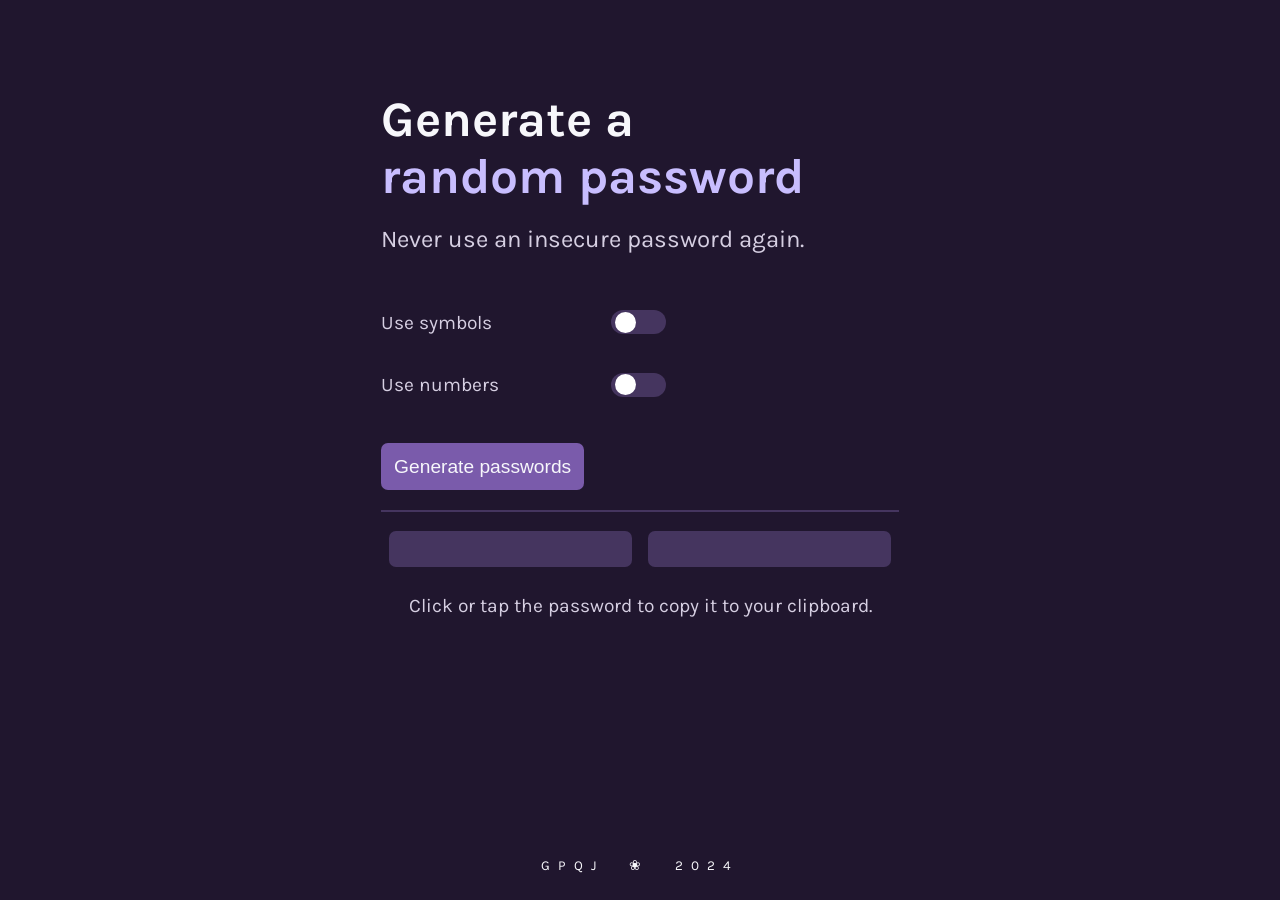
==== index.html @ 18e04675 "Update index.html" ====
<!doctype html>
<html lang="en">
    <head>
        <title> Password Generator </title>
        <meta charset="UTF-8">
        <meta name="viewport" content="width=device-width, initial-scale=1"  />
        <meta name="author" content="GPQJ"/>
		<meta name="description" content="Generate secure random passwords with customizable options for symbols and numbers.">
    	<link rel="stylesheet" href="passwordgen.css">
		<link rel="preconnect" href="https://fonts.googleapis.com">
		<link rel="preconnect" href="https://fonts.gstatic.com" crossorigin>
		<link href="https://fonts.googleapis.com/css2?family=Karla:ital,wght@0,200..800;1,200..800&display=swap" rel="stylesheet">
		<link rel="apple-touch-icon" sizes="180x180" href="icon/apple-touch-icon.png">
		<link rel="icon" type="image/png" sizes="32x32" href="icon/favicon-32x32.png">
		<link rel="icon" type="image/png" sizes="16x16" href="icon/favicon-16x16.png">
		<meta name="theme-color" content="#45355F">
		<link rel="manifest" href="icon/site.webmanifest">
    </head>
    <body>
        <main>
            <header class="hero">
				<h1 class="title">Generate a </h1>
				<h2 class="title" id="emphasis">random password</h2>
				<p class="subtitle">Never use an insecure password again.</p>
			</header>
			<section class="actions">
				<div class="toggle">
					<label class="toggle-description" for="use-symbols"> Use symbols </label>
					<label class="switch">
						<input type="checkbox" id="use-symbols" aria-label="Include symbols in password generation">
						<span class="slider"></span>
					</label>
				</div>
				<div class="toggle">
					<label class="toggle-description" for="use-numbers"> Use numbers </label>
					<label class="switch">
						<input type="checkbox" id="use-numbers" aria-label="Include numbers in password generation">
						<span class="slider"></span>
					</label>
				</div>
				<button class="generate-btn" id="generate-btn" aria-label="Generate 2 random passwords"> Generate passwords</button>
			</section>
			<hr class="line">
			<section>
				<div class="results">
					<p class="output" id="output1" tabindex="0"></p>
					<p class="output" id="output2" tabindex="0"></p>
				</div>
				<p class="copyText-msg"> Click or tap the password to copy it to your clipboard.</p>
			</section>
        </main>
        <footer class="gpqj-footer">
            <p class="signature">  
                GPQJ ❀ 2024
            </p>
        </footer>
		<script src="passwordgen.js"></script>
    </body>
</html>
---- passwordgen.css ----
:root{
	--title: #C8BDFE;
	--text: #F7F7FB;
	--subtext: #D6CFE2;
	--buttons: #7A5BAB;
	--bg: #20162E;
	--lightBG: #45355F;
	--output: #DBC6FE;
	--spacing:1.7rem;
	--topspacing: 1.2rem 0;
	--actionfsize: 1.2rem;
}
*{
	background-color: var(--bg);
	color: var(--text);
	box-sizing: border-box;
	margin: 0;
	user-select: none;
}

body{
	padding: var(--spacing);
	height:100vh;
	display: flex;
	flex-direction: column;
	justify-content: space-between;
	align-items: center;
	font-family: "Karla", sans-serif;
}
main{
 max-width: 700px;
}

.hero {
	margin-top: 5vh;
	padding: var(--topspacing);
}

.title{
	font-size: 3.1rem;
}
#emphasis {
	color:var(--title);
}
.subtitle {
	color: var(--subtext);
	padding: var(--topspacing);
	font-size: 1.5rem ;
}

.toggle {
	display: flex;
	flex-direction: row;
	align-items: center;
	justify-content:flex-start;
	padding: var(--topspacing) ;
	color: var(--subtext);
}

.toggle-description {
	padding: 0 0 0 ;
	font-size: var(--actionfsize);
	width:230px ;
	color: var(--subtext);
}

.switch {
	position: relative;
	display: inline-block;
	width: 55px;
	height: 24px;
  }

.switch input {
	opacity: 0;
	width: 0;
	height: 0;
  }
  
.slider {
	border-radius: 24px;
	position: absolute;
	cursor: pointer;
	top: 0;
	left: 0;
	right: 0;
	bottom: 0;
	background-color: var(--lightBG);
	-webkit-transition: .4s;
	transition: .4s;
  }
  
.slider:before {
	border-radius: 24px;
	position: absolute;
	content: "";
	height: 21px;
	width: 21px;
	left: 4px;
	bottom: 1.5px;
	background-color: white;
	-webkit-transition: .4s;
	transition: .4s;
  }
  
input:checked + .slider {
	background-color: var(--buttons);
  }
  
input:checked + .slider:before {
	-webkit-transform: translateX(25px);
	-ms-transform: translateX(25px);
	transform: translateX(25px);
  }

.generate-btn {
	padding:0.8rem;
	font-size: var(--actionfsize);
	border: none;
	border-radius: 7px;
	background-color: var(--buttons);
	color: var(--text);
	margin-top: var(--spacing);
  }

  .line {
	margin: var(--topspacing);
	width: 100%;
	border: 1px solid var(--lightBG);
  }
.results {
	display: flex;
	flex-direction: row;
	justify-content: space-around;
}
.output {
	background-color: var(--lightBG);
	height: 36px;
	width: 47%;
	font-size: 1.3rem;
	border-radius:7px ;
	padding: 0.3rem 0.8rem;
	text-align: center;
	color:var(--output);
	user-select: text;
}

.output-hover:hover,.output-hover:focus {
	background-color: var(--output);
	color: var(--bg);
	cursor:copy;
  }

.copyText-msg{
	color: var(--subtext);
	text-align: center;
	padding: var(--spacing);
	font-size: var(--actionfsize);
}

.gpqj-footer {
	padding: 0;
	font-size: 0.85rem;
	word-spacing: 0.9rem;
	letter-spacing: 0.5rem;
}

@media (max-width: 720px) {
	main{
		width: auto;
	   }
	
	.hero {
		margin:0;
	}
	.results {
		flex-direction: column;
		align-items: center;
	}

	.output {
		margin: 2vh;
		width: 80%;
	}
}
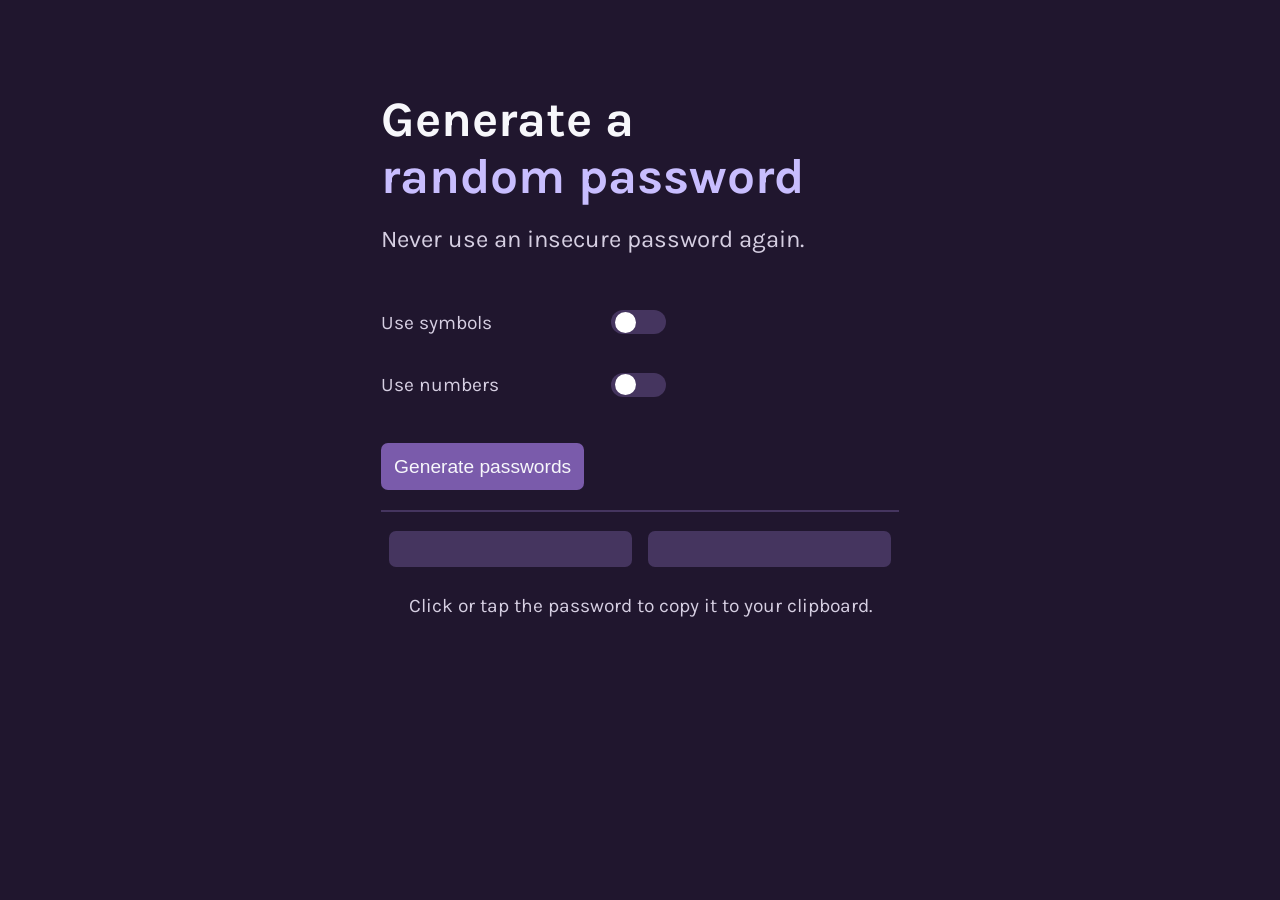
==== commit 03cced7f: "Updated" ====
--- a/index.html
+++ b/index.html
@@ -5,55 +5,49 @@
         <meta charset="UTF-8">
         <meta name="viewport" content="width=device-width, initial-scale=1"  />
         <meta name="author" content="GPQJ"/>
-		<meta name="description" content="Generate secure random passwords with customizable options for symbols and numbers.">
-    	<link rel="stylesheet" href="passwordgen.css">
-		<link rel="preconnect" href="https://fonts.googleapis.com">
-		<link rel="preconnect" href="https://fonts.gstatic.com" crossorigin>
-		<link href="https://fonts.googleapis.com/css2?family=Karla:ital,wght@0,200..800;1,200..800&display=swap" rel="stylesheet">
-		<link rel="apple-touch-icon" sizes="180x180" href="icon/apple-touch-icon.png">
-		<link rel="icon" type="image/png" sizes="32x32" href="icon/favicon-32x32.png">
-		<link rel="icon" type="image/png" sizes="16x16" href="icon/favicon-16x16.png">
-		<meta name="theme-color" content="#45355F">
-		<link rel="manifest" href="icon/site.webmanifest">
+        <meta name="description" content="Generate secure random passwords with customizable options for symbols and numbers.">
+        <link rel="stylesheet" href="passwordgen.css">
+        <link rel="preconnect" href="https://fonts.googleapis.com">
+        <link rel="preconnect" href="https://fonts.gstatic.com" crossorigin>
+        <link href="https://fonts.googleapis.com/css2?family=Karla:ital,wght@0,200..800;1,200..800&display=swap" rel="stylesheet">
+        <link rel="apple-touch-icon" sizes="180x180" href="icon/apple-touch-icon.png">
+        <link rel="icon" type="image/png" sizes="32x32" href="icon/favicon-32x32.png">
+        <link rel="icon" type="image/png" sizes="16x16" href="icon/favicon-16x16.png">
+        <meta name="theme-color" content="#45355F">
+        <link rel="manifest" href="icon/site.webmanifest">
     </head>
     <body>
         <main>
             <header class="hero">
-				<h1 class="title">Generate a </h1>
-				<h2 class="title" id="emphasis">random password</h2>
-				<p class="subtitle">Never use an insecure password again.</p>
-			</header>
-			<section class="actions">
-				<div class="toggle">
-					<label class="toggle-description" for="use-symbols"> Use symbols </label>
-					<label class="switch">
-						<input type="checkbox" id="use-symbols" aria-label="Include symbols in password generation">
-						<span class="slider"></span>
-					</label>
-				</div>
-				<div class="toggle">
-					<label class="toggle-description" for="use-numbers"> Use numbers </label>
-					<label class="switch">
-						<input type="checkbox" id="use-numbers" aria-label="Include numbers in password generation">
-						<span class="slider"></span>
-					</label>
-				</div>
-				<button class="generate-btn" id="generate-btn" aria-label="Generate 2 random passwords"> Generate passwords</button>
-			</section>
-			<hr class="line">
-			<section>
-				<div class="results">
-					<p class="output" id="output1" tabindex="0"></p>
-					<p class="output" id="output2" tabindex="0"></p>
-				</div>
-				<p class="copyText-msg"> Click or tap the password to copy it to your clipboard.</p>
-			</section>
+            <h1 class="title">Generate a <span>random password</span></h1>
+            <p class="subtitle">Never use an insecure password again.</p>
+        </header>
+            <section class="actions">
+                <div class="toggle">
+                    <label class="toggle-description" for="use-symbols"> Use symbols </label>
+                    <label class="switch">
+                        <input type="checkbox" id="use-symbols" aria-label="Include symbols in password generation">
+                        <span class="slider"></span>
+                    </label>
+                </div>
+                <div class="toggle">
+                    <label class="toggle-description" for="use-numbers"> Use numbers </label>
+                    <label class="switch">
+                        <input type="checkbox" id="use-numbers" aria-label="Include numbers in password generation">
+                        <span class="slider"></span>
+                    </label>
+                </div>
+                <button class="generate-btn" id="generate-btn" aria-label="Generate 2 random passwords"> Generate passwords</button>
+            </section>
+            <hr class="line">
+            <section>
+                <div class="results">
+                    <p class="output" id="output1" tabindex="0"></p>
+                    <p class="output" id="output2" tabindex="0"></p>
+                </div>
+                <p class="copyText-msg"> Click or tap the password to copy it to your clipboard.</p>
+            </section>
         </main>
-        <footer class="gpqj-footer">
-            <p class="signature">  
-                GPQJ ❀ 2024
-            </p>
-        </footer>
-		<script src="passwordgen.js"></script>
+        <script src="passwordgen.js"></script>
     </body>
-</html>
+</html>
--- a/passwordgen.css
+++ b/passwordgen.css
@@ -1,15 +1,16 @@
-:root{
+:root {
 	--title: #C8BDFE;
 	--text: #F7F7FB;
 	--subtext: #D6CFE2;
 	--buttons: #7A5BAB;
 	--bg: #20162E;
 	--lightBG: #45355F;
-	--output: #DBC6FE;
+	--output: #DBC6FE; 
 	--spacing:1.7rem;
 	--topspacing: 1.2rem 0;
-	--actionfsize: 1.2rem;
+	--actionfsize: 1.2rem;  
 }
+
 *{
 	background-color: var(--bg);
 	color: var(--text);
@@ -39,8 +40,9 @@
 .title{
 	font-size: 3.1rem;
 }
-#emphasis {
+span {
 	color:var(--title);
+	display: block;
 }
 .subtitle {
 	color: var(--subtext);
@@ -113,6 +115,11 @@
 	transform: translateX(25px);
   }
 
+  input:focus + .slider {
+    outline: 2px var(--buttons) solid;
+    outline-offset: 2px;
+}
+
 .generate-btn {
 	padding:0.8rem;
 	font-size: var(--actionfsize);
@@ -158,18 +165,25 @@
 	font-size: var(--actionfsize);
 }
 
-.gpqj-footer {
-	padding: 0;
-	font-size: 0.85rem;
-	word-spacing: 0.9rem;
-	letter-spacing: 0.5rem;
-}
 
 @media (max-width: 720px) {
+
 	main{
 		width: auto;
+    }
+	
+	.actions{
+		display: flex;
+		flex-direction: column;
+		justify-content: center;
+		text-align: center;
 	   }
-	
+
+	.toggle {
+		display: flex;
+		align-items: center;	
+	}
+
 	.hero {
 		margin:0;
 	}
